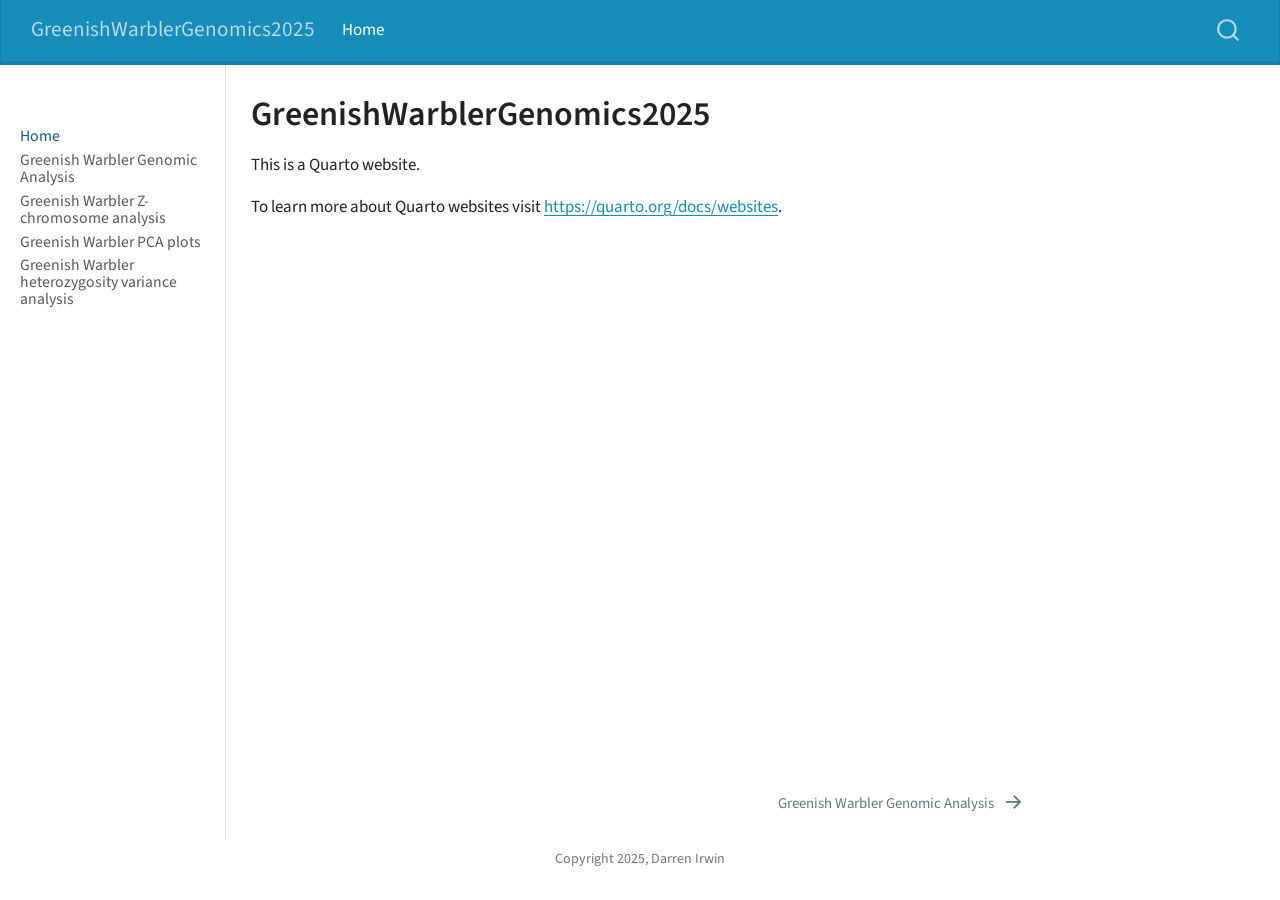
==== docs/index.html @ f8d18a71 "major change to establish this as a Quarto website project" ====
<!DOCTYPE html>
<html xmlns="http://www.w3.org/1999/xhtml" lang="en" xml:lang="en"><head>

<meta charset="utf-8">
<meta name="generator" content="quarto-1.6.39">

<meta name="viewport" content="width=device-width, initial-scale=1.0, user-scalable=yes">


<title>GreenishWarblerGenomics2025</title>
<style>
code{white-space: pre-wrap;}
span.smallcaps{font-variant: small-caps;}
div.columns{display: flex; gap: min(4vw, 1.5em);}
div.column{flex: auto; overflow-x: auto;}
div.hanging-indent{margin-left: 1.5em; text-indent: -1.5em;}
ul.task-list{list-style: none;}
ul.task-list li input[type="checkbox"] {
  width: 0.8em;
  margin: 0 0.8em 0.2em -1em; /* quarto-specific, see https://github.com/quarto-dev/quarto-cli/issues/4556 */ 
  vertical-align: middle;
}
</style>


<script src="site_libs/quarto-nav/quarto-nav.js"></script>
<script src="site_libs/quarto-nav/headroom.min.js"></script>
<script src="site_libs/clipboard/clipboard.min.js"></script>
<script src="site_libs/quarto-search/autocomplete.umd.js"></script>
<script src="site_libs/quarto-search/fuse.min.js"></script>
<script src="site_libs/quarto-search/quarto-search.js"></script>
<meta name="quarto:offset" content="./">
<link href="./GreenishWarblerGenomics2025.html" rel="next">
<script src="site_libs/quarto-html/quarto.js"></script>
<script src="site_libs/quarto-html/popper.min.js"></script>
<script src="site_libs/quarto-html/tippy.umd.min.js"></script>
<script src="site_libs/quarto-html/anchor.min.js"></script>
<link href="site_libs/quarto-html/tippy.css" rel="stylesheet">
<link href="site_libs/quarto-html/quarto-syntax-highlighting-e26003cea8cd680ca0c55a263523d882.css" rel="stylesheet" id="quarto-text-highlighting-styles">
<script src="site_libs/bootstrap/bootstrap.min.js"></script>
<link href="site_libs/bootstrap/bootstrap-icons.css" rel="stylesheet">
<link href="site_libs/bootstrap/bootstrap-8e2ff42e21970f6ffb759f3711bfd93b.min.css" rel="stylesheet" append-hash="true" id="quarto-bootstrap" data-mode="light">
<script id="quarto-search-options" type="application/json">{
  "location": "navbar",
  "copy-button": false,
  "collapse-after": 3,
  "panel-placement": "end",
  "type": "overlay",
  "limit": 50,
  "keyboard-shortcut": [
    "f",
    "/",
    "s"
  ],
  "show-item-context": false,
  "language": {
    "search-no-results-text": "No results",
    "search-matching-documents-text": "matching documents",
    "search-copy-link-title": "Copy link to search",
    "search-hide-matches-text": "Hide additional matches",
    "search-more-match-text": "more match in this document",
    "search-more-matches-text": "more matches in this document",
    "search-clear-button-title": "Clear",
    "search-text-placeholder": "",
    "search-detached-cancel-button-title": "Cancel",
    "search-submit-button-title": "Submit",
    "search-label": "Search"
  }
}</script>


<link rel="stylesheet" href="styles.css">
</head>

<body class="nav-sidebar docked nav-fixed">

<div id="quarto-search-results"></div>
  <header id="quarto-header" class="headroom fixed-top">
    <nav class="navbar navbar-expand-lg " data-bs-theme="dark">
      <div class="navbar-container container-fluid">
      <div class="navbar-brand-container mx-auto">
    <a class="navbar-brand" href="./index.html">
    <span class="navbar-title">GreenishWarblerGenomics2025</span>
    </a>
  </div>
            <div id="quarto-search" class="" title="Search"></div>
          <button class="navbar-toggler" type="button" data-bs-toggle="collapse" data-bs-target="#navbarCollapse" aria-controls="navbarCollapse" role="menu" aria-expanded="false" aria-label="Toggle navigation" onclick="if (window.quartoToggleHeadroom) { window.quartoToggleHeadroom(); }">
  <span class="navbar-toggler-icon"></span>
</button>
          <div class="collapse navbar-collapse" id="navbarCollapse">
            <ul class="navbar-nav navbar-nav-scroll me-auto">
  <li class="nav-item">
    <a class="nav-link active" href="./index.html" aria-current="page"> 
<span class="menu-text">Home</span></a>
  </li>  
</ul>
          </div> <!-- /navcollapse -->
            <div class="quarto-navbar-tools">
</div>
      </div> <!-- /container-fluid -->
    </nav>
  <nav class="quarto-secondary-nav">
    <div class="container-fluid d-flex">
      <button type="button" class="quarto-btn-toggle btn" data-bs-toggle="collapse" role="button" data-bs-target=".quarto-sidebar-collapse-item" aria-controls="quarto-sidebar" aria-expanded="false" aria-label="Toggle sidebar navigation" onclick="if (window.quartoToggleHeadroom) { window.quartoToggleHeadroom(); }">
        <i class="bi bi-layout-text-sidebar-reverse"></i>
      </button>
        <a class="flex-grow-1 no-decor" role="navigation" data-bs-toggle="collapse" data-bs-target=".quarto-sidebar-collapse-item" aria-controls="quarto-sidebar" aria-expanded="false" aria-label="Toggle sidebar navigation" onclick="if (window.quartoToggleHeadroom) { window.quartoToggleHeadroom(); }">      
          <h1 class="quarto-secondary-nav-title">GreenishWarblerGenomics2025</h1>
        </a>     
      <button type="button" class="btn quarto-search-button" aria-label="Search" onclick="window.quartoOpenSearch();">
        <i class="bi bi-search"></i>
      </button>
    </div>
  </nav>
</header>
<!-- content -->
<div id="quarto-content" class="quarto-container page-columns page-rows-contents page-layout-article page-navbar">
<!-- sidebar -->
  <nav id="quarto-sidebar" class="sidebar collapse collapse-horizontal quarto-sidebar-collapse-item sidebar-navigation docked overflow-auto">
        <div class="mt-2 flex-shrink-0 align-items-center">
        <div class="sidebar-search">
        <div id="quarto-search" class="" title="Search"></div>
        </div>
        </div>
    <div class="sidebar-menu-container"> 
    <ul class="list-unstyled mt-1">
        <li class="sidebar-item">
  <div class="sidebar-item-container"> 
  <a href="./index.html" class="sidebar-item-text sidebar-link active">
 <span class="menu-text">Home</span></a>
  </div>
</li>
        <li class="sidebar-item">
  <div class="sidebar-item-container"> 
  <a href="./GreenishWarblerGenomics2025.html" class="sidebar-item-text sidebar-link">
 <span class="menu-text">Greenish Warbler Genomic Analysis</span></a>
  </div>
</li>
        <li class="sidebar-item">
  <div class="sidebar-item-container"> 
  <a href="./GW_Zchromosome_analysis.html" class="sidebar-item-text sidebar-link">
 <span class="menu-text">Greenish Warbler Z-chromosome analysis</span></a>
  </div>
</li>
        <li class="sidebar-item">
  <div class="sidebar-item-container"> 
  <a href="./GW_PCAplots.html" class="sidebar-item-text sidebar-link">
 <span class="menu-text">Greenish Warbler PCA plots</span></a>
  </div>
</li>
        <li class="sidebar-item">
  <div class="sidebar-item-container"> 
  <a href="./GW_Heterozygosity_Variance.html" class="sidebar-item-text sidebar-link">
 <span class="menu-text">Greenish Warbler heterozygosity variance analysis</span></a>
  </div>
</li>
    </ul>
    </div>
</nav>
<div id="quarto-sidebar-glass" class="quarto-sidebar-collapse-item" data-bs-toggle="collapse" data-bs-target=".quarto-sidebar-collapse-item"></div>
<!-- margin-sidebar -->
    <div id="quarto-margin-sidebar" class="sidebar margin-sidebar zindex-bottom">
        
    </div>
<!-- main -->
<main class="content" id="quarto-document-content">

<header id="title-block-header" class="quarto-title-block default">
<div class="quarto-title">
<h1 class="title d-none d-lg-block">GreenishWarblerGenomics2025</h1>
</div>



<div class="quarto-title-meta">

    
  
    
  </div>
  


</header>


<p>This is a Quarto website.</p>
<p>To learn more about Quarto websites visit <a href="https://quarto.org/docs/websites" class="uri">https://quarto.org/docs/websites</a>.</p>



</main> <!-- /main -->
<script id="quarto-html-after-body" type="application/javascript">
window.document.addEventListener("DOMContentLoaded", function (event) {
  const toggleBodyColorMode = (bsSheetEl) => {
    const mode = bsSheetEl.getAttribute("data-mode");
    const bodyEl = window.document.querySelector("body");
    if (mode === "dark") {
      bodyEl.classList.add("quarto-dark");
      bodyEl.classList.remove("quarto-light");
    } else {
      bodyEl.classList.add("quarto-light");
      bodyEl.classList.remove("quarto-dark");
    }
  }
  const toggleBodyColorPrimary = () => {
    const bsSheetEl = window.document.querySelector("link#quarto-bootstrap");
    if (bsSheetEl) {
      toggleBodyColorMode(bsSheetEl);
    }
  }
  toggleBodyColorPrimary();  
  const icon = "";
  const anchorJS = new window.AnchorJS();
  anchorJS.options = {
    placement: 'right',
    icon: icon
  };
  anchorJS.add('.anchored');
  const isCodeAnnotation = (el) => {
    for (const clz of el.classList) {
      if (clz.startsWith('code-annotation-')) {                     
        return true;
      }
    }
    return false;
  }
  const onCopySuccess = function(e) {
    // button target
    const button = e.trigger;
    // don't keep focus
    button.blur();
    // flash "checked"
    button.classList.add('code-copy-button-checked');
    var currentTitle = button.getAttribute("title");
    button.setAttribute("title", "Copied!");
    let tooltip;
    if (window.bootstrap) {
      button.setAttribute("data-bs-toggle", "tooltip");
      button.setAttribute("data-bs-placement", "left");
      button.setAttribute("data-bs-title", "Copied!");
      tooltip = new bootstrap.Tooltip(button, 
        { trigger: "manual", 
          customClass: "code-copy-button-tooltip",
          offset: [0, -8]});
      tooltip.show();    
    }
    setTimeout(function() {
      if (tooltip) {
        tooltip.hide();
        button.removeAttribute("data-bs-title");
        button.removeAttribute("data-bs-toggle");
        button.removeAttribute("data-bs-placement");
      }
      button.setAttribute("title", currentTitle);
      button.classList.remove('code-copy-button-checked');
    }, 1000);
    // clear code selection
    e.clearSelection();
  }
  const getTextToCopy = function(trigger) {
      const codeEl = trigger.previousElementSibling.cloneNode(true);
      for (const childEl of codeEl.children) {
        if (isCodeAnnotation(childEl)) {
          childEl.remove();
        }
      }
      return codeEl.innerText;
  }
  const clipboard = new window.ClipboardJS('.code-copy-button:not([data-in-quarto-modal])', {
    text: getTextToCopy
  });
  clipboard.on('success', onCopySuccess);
  if (window.document.getElementById('quarto-embedded-source-code-modal')) {
    const clipboardModal = new window.ClipboardJS('.code-copy-button[data-in-quarto-modal]', {
      text: getTextToCopy,
      container: window.document.getElementById('quarto-embedded-source-code-modal')
    });
    clipboardModal.on('success', onCopySuccess);
  }
    var localhostRegex = new RegExp(/^(?:http|https):\/\/localhost\:?[0-9]*\//);
    var mailtoRegex = new RegExp(/^mailto:/);
      var filterRegex = new RegExp('/' + window.location.host + '/');
    var isInternal = (href) => {
        return filterRegex.test(href) || localhostRegex.test(href) || mailtoRegex.test(href);
    }
    // Inspect non-navigation links and adorn them if external
 	var links = window.document.querySelectorAll('a[href]:not(.nav-link):not(.navbar-brand):not(.toc-action):not(.sidebar-link):not(.sidebar-item-toggle):not(.pagination-link):not(.no-external):not([aria-hidden]):not(.dropdown-item):not(.quarto-navigation-tool):not(.about-link)');
    for (var i=0; i<links.length; i++) {
      const link = links[i];
      if (!isInternal(link.href)) {
        // undo the damage that might have been done by quarto-nav.js in the case of
        // links that we want to consider external
        if (link.dataset.originalHref !== undefined) {
          link.href = link.dataset.originalHref;
        }
          // target, if specified
          link.setAttribute("target", "_blank");
          if (link.getAttribute("rel") === null) {
            link.setAttribute("rel", "noopener");
          }
      }
    }
  function tippyHover(el, contentFn, onTriggerFn, onUntriggerFn) {
    const config = {
      allowHTML: true,
      maxWidth: 500,
      delay: 100,
      arrow: false,
      appendTo: function(el) {
          return el.parentElement;
      },
      interactive: true,
      interactiveBorder: 10,
      theme: 'quarto',
      placement: 'bottom-start',
    };
    if (contentFn) {
      config.content = contentFn;
    }
    if (onTriggerFn) {
      config.onTrigger = onTriggerFn;
    }
    if (onUntriggerFn) {
      config.onUntrigger = onUntriggerFn;
    }
    window.tippy(el, config); 
  }
  const noterefs = window.document.querySelectorAll('a[role="doc-noteref"]');
  for (var i=0; i<noterefs.length; i++) {
    const ref = noterefs[i];
    tippyHover(ref, function() {
      // use id or data attribute instead here
      let href = ref.getAttribute('data-footnote-href') || ref.getAttribute('href');
      try { href = new URL(href).hash; } catch {}
      const id = href.replace(/^#\/?/, "");
      const note = window.document.getElementById(id);
      if (note) {
        return note.innerHTML;
      } else {
        return "";
      }
    });
  }
  const xrefs = window.document.querySelectorAll('a.quarto-xref');
  const processXRef = (id, note) => {
    // Strip column container classes
    const stripColumnClz = (el) => {
      el.classList.remove("page-full", "page-columns");
      if (el.children) {
        for (const child of el.children) {
          stripColumnClz(child);
        }
      }
    }
    stripColumnClz(note)
    if (id === null || id.startsWith('sec-')) {
      // Special case sections, only their first couple elements
      const container = document.createElement("div");
      if (note.children && note.children.length > 2) {
        container.appendChild(note.children[0].cloneNode(true));
        for (let i = 1; i < note.children.length; i++) {
          const child = note.children[i];
          if (child.tagName === "P" && child.innerText === "") {
            continue;
          } else {
            container.appendChild(child.cloneNode(true));
            break;
          }
        }
        if (window.Quarto?.typesetMath) {
          window.Quarto.typesetMath(container);
        }
        return container.innerHTML
      } else {
        if (window.Quarto?.typesetMath) {
          window.Quarto.typesetMath(note);
        }
        return note.innerHTML;
      }
    } else {
      // Remove any anchor links if they are present
      const anchorLink = note.querySelector('a.anchorjs-link');
      if (anchorLink) {
        anchorLink.remove();
      }
      if (window.Quarto?.typesetMath) {
        window.Quarto.typesetMath(note);
      }
      if (note.classList.contains("callout")) {
        return note.outerHTML;
      } else {
        return note.innerHTML;
      }
    }
  }
  for (var i=0; i<xrefs.length; i++) {
    const xref = xrefs[i];
    tippyHover(xref, undefined, function(instance) {
      instance.disable();
      let url = xref.getAttribute('href');
      let hash = undefined; 
      if (url.startsWith('#')) {
        hash = url;
      } else {
        try { hash = new URL(url).hash; } catch {}
      }
      if (hash) {
        const id = hash.replace(/^#\/?/, "");
        const note = window.document.getElementById(id);
        if (note !== null) {
          try {
            const html = processXRef(id, note.cloneNode(true));
            instance.setContent(html);
          } finally {
            instance.enable();
            instance.show();
          }
        } else {
          // See if we can fetch this
          fetch(url.split('#')[0])
          .then(res => res.text())
          .then(html => {
            const parser = new DOMParser();
            const htmlDoc = parser.parseFromString(html, "text/html");
            const note = htmlDoc.getElementById(id);
            if (note !== null) {
              const html = processXRef(id, note);
              instance.setContent(html);
            } 
          }).finally(() => {
            instance.enable();
            instance.show();
          });
        }
      } else {
        // See if we can fetch a full url (with no hash to target)
        // This is a special case and we should probably do some content thinning / targeting
        fetch(url)
        .then(res => res.text())
        .then(html => {
          const parser = new DOMParser();
          const htmlDoc = parser.parseFromString(html, "text/html");
          const note = htmlDoc.querySelector('main.content');
          if (note !== null) {
            // This should only happen for chapter cross references
            // (since there is no id in the URL)
            // remove the first header
            if (note.children.length > 0 && note.children[0].tagName === "HEADER") {
              note.children[0].remove();
            }
            const html = processXRef(null, note);
            instance.setContent(html);
          } 
        }).finally(() => {
          instance.enable();
          instance.show();
        });
      }
    }, function(instance) {
    });
  }
      let selectedAnnoteEl;
      const selectorForAnnotation = ( cell, annotation) => {
        let cellAttr = 'data-code-cell="' + cell + '"';
        let lineAttr = 'data-code-annotation="' +  annotation + '"';
        const selector = 'span[' + cellAttr + '][' + lineAttr + ']';
        return selector;
      }
      const selectCodeLines = (annoteEl) => {
        const doc = window.document;
        const targetCell = annoteEl.getAttribute("data-target-cell");
        const targetAnnotation = annoteEl.getAttribute("data-target-annotation");
        const annoteSpan = window.document.querySelector(selectorForAnnotation(targetCell, targetAnnotation));
        const lines = annoteSpan.getAttribute("data-code-lines").split(",");
        const lineIds = lines.map((line) => {
          return targetCell + "-" + line;
        })
        let top = null;
        let height = null;
        let parent = null;
        if (lineIds.length > 0) {
            //compute the position of the single el (top and bottom and make a div)
            const el = window.document.getElementById(lineIds[0]);
            top = el.offsetTop;
            height = el.offsetHeight;
            parent = el.parentElement.parentElement;
          if (lineIds.length > 1) {
            const lastEl = window.document.getElementById(lineIds[lineIds.length - 1]);
            const bottom = lastEl.offsetTop + lastEl.offsetHeight;
            height = bottom - top;
          }
          if (top !== null && height !== null && parent !== null) {
            // cook up a div (if necessary) and position it 
            let div = window.document.getElementById("code-annotation-line-highlight");
            if (div === null) {
              div = window.document.createElement("div");
              div.setAttribute("id", "code-annotation-line-highlight");
              div.style.position = 'absolute';
              parent.appendChild(div);
            }
            div.style.top = top - 2 + "px";
            div.style.height = height + 4 + "px";
            div.style.left = 0;
            let gutterDiv = window.document.getElementById("code-annotation-line-highlight-gutter");
            if (gutterDiv === null) {
              gutterDiv = window.document.createElement("div");
              gutterDiv.setAttribute("id", "code-annotation-line-highlight-gutter");
              gutterDiv.style.position = 'absolute';
              const codeCell = window.document.getElementById(targetCell);
              const gutter = codeCell.querySelector('.code-annotation-gutter');
              gutter.appendChild(gutterDiv);
            }
            gutterDiv.style.top = top - 2 + "px";
            gutterDiv.style.height = height + 4 + "px";
          }
          selectedAnnoteEl = annoteEl;
        }
      };
      const unselectCodeLines = () => {
        const elementsIds = ["code-annotation-line-highlight", "code-annotation-line-highlight-gutter"];
        elementsIds.forEach((elId) => {
          const div = window.document.getElementById(elId);
          if (div) {
            div.remove();
          }
        });
        selectedAnnoteEl = undefined;
      };
        // Handle positioning of the toggle
    window.addEventListener(
      "resize",
      throttle(() => {
        elRect = undefined;
        if (selectedAnnoteEl) {
          selectCodeLines(selectedAnnoteEl);
        }
      }, 10)
    );
    function throttle(fn, ms) {
    let throttle = false;
    let timer;
      return (...args) => {
        if(!throttle) { // first call gets through
            fn.apply(this, args);
            throttle = true;
        } else { // all the others get throttled
            if(timer) clearTimeout(timer); // cancel #2
            timer = setTimeout(() => {
              fn.apply(this, args);
              timer = throttle = false;
            }, ms);
        }
      };
    }
      // Attach click handler to the DT
      const annoteDls = window.document.querySelectorAll('dt[data-target-cell]');
      for (const annoteDlNode of annoteDls) {
        annoteDlNode.addEventListener('click', (event) => {
          const clickedEl = event.target;
          if (clickedEl !== selectedAnnoteEl) {
            unselectCodeLines();
            const activeEl = window.document.querySelector('dt[data-target-cell].code-annotation-active');
            if (activeEl) {
              activeEl.classList.remove('code-annotation-active');
            }
            selectCodeLines(clickedEl);
            clickedEl.classList.add('code-annotation-active');
          } else {
            // Unselect the line
            unselectCodeLines();
            clickedEl.classList.remove('code-annotation-active');
          }
        });
      }
  const findCites = (el) => {
    const parentEl = el.parentElement;
    if (parentEl) {
      const cites = parentEl.dataset.cites;
      if (cites) {
        return {
          el,
          cites: cites.split(' ')
        };
      } else {
        return findCites(el.parentElement)
      }
    } else {
      return undefined;
    }
  };
  var bibliorefs = window.document.querySelectorAll('a[role="doc-biblioref"]');
  for (var i=0; i<bibliorefs.length; i++) {
    const ref = bibliorefs[i];
    const citeInfo = findCites(ref);
    if (citeInfo) {
      tippyHover(citeInfo.el, function() {
        var popup = window.document.createElement('div');
        citeInfo.cites.forEach(function(cite) {
          var citeDiv = window.document.createElement('div');
          citeDiv.classList.add('hanging-indent');
          citeDiv.classList.add('csl-entry');
          var biblioDiv = window.document.getElementById('ref-' + cite);
          if (biblioDiv) {
            citeDiv.innerHTML = biblioDiv.innerHTML;
          }
          popup.appendChild(citeDiv);
        });
        return popup.innerHTML;
      });
    }
  }
});
</script>
<nav class="page-navigation">
  <div class="nav-page nav-page-previous">
  </div>
  <div class="nav-page nav-page-next">
      <a href="./GreenishWarblerGenomics2025.html" class="pagination-link" aria-label="Greenish Warbler Genomic Analysis">
        <span class="nav-page-text">Greenish Warbler Genomic Analysis</span> <i class="bi bi-arrow-right-short"></i>
      </a>
  </div>
</nav>
</div> <!-- /content -->
<footer class="footer">
  <div class="nav-footer">
    <div class="nav-footer-left">
      &nbsp;
    </div>   
    <div class="nav-footer-center">
<p>Copyright 2025, Darren Irwin</p>
</div>
    <div class="nav-footer-right">
      &nbsp;
    </div>
  </div>
</footer>




</body></html>
---- docs/site_libs/quarto-html/tippy.css ----
.tippy-box[data-animation=fade][data-state=hidden]{opacity:0}[data-tippy-root]{max-width:calc(100vw - 10px)}.tippy-box{position:relative;background-color:#333;color:#fff;border-radius:4px;font-size:14px;line-height:1.4;white-space:normal;outline:0;transition-property:transform,visibility,opacity}.tippy-box[data-placement^=top]>.tippy-arrow{bottom:0}.tippy-box[data-placement^=top]>.tippy-arrow:before{bottom:-7px;left:0;border-width:8px 8px 0;border-top-color:initial;transform-origin:center top}.tippy-box[data-placement^=bottom]>.tippy-arrow{top:0}.tippy-box[data-placement^=bottom]>.tippy-arrow:before{top:-7px;left:0;border-width:0 8px 8px;border-bottom-color:initial;transform-origin:center bottom}.tippy-box[data-placement^=left]>.tippy-arrow{right:0}.tippy-box[data-placement^=left]>.tippy-arrow:before{border-width:8px 0 8px 8px;border-left-color:initial;right:-7px;transform-origin:center left}.tippy-box[data-placement^=right]>.tippy-arrow{left:0}.tippy-box[data-placement^=right]>.tippy-arrow:before{left:-7px;border-width:8px 8px 8px 0;border-right-color:initial;transform-origin:center right}.tippy-box[data-inertia][data-state=visible]{transition-timing-function:cubic-bezier(.54,1.5,.38,1.11)}.tippy-arrow{width:16px;height:16px;color:#333}.tippy-arrow:before{content:"";position:absolute;border-color:transparent;border-style:solid}.tippy-content{position:relative;padding:5px 9px;z-index:1}
---- docs/site_libs/quarto-html/quarto-syntax-highlighting-e26003cea8cd680ca0c55a263523d882.css ----
/* quarto syntax highlight colors */
:root {
  --quarto-hl-ot-color: #003B4F;
  --quarto-hl-at-color: #657422;
  --quarto-hl-ss-color: #20794D;
  --quarto-hl-an-color: #5E5E5E;
  --quarto-hl-fu-color: #4758AB;
  --quarto-hl-st-color: #20794D;
  --quarto-hl-cf-color: #003B4F;
  --quarto-hl-op-color: #5E5E5E;
  --quarto-hl-er-color: #AD0000;
  --quarto-hl-bn-color: #AD0000;
  --quarto-hl-al-color: #AD0000;
  --quarto-hl-va-color: #111111;
  --quarto-hl-bu-color: inherit;
  --quarto-hl-ex-color: inherit;
  --quarto-hl-pp-color: #AD0000;
  --quarto-hl-in-color: #5E5E5E;
  --quarto-hl-vs-color: #20794D;
  --quarto-hl-wa-color: #5E5E5E;
  --quarto-hl-do-color: #5E5E5E;
  --quarto-hl-im-color: #00769E;
  --quarto-hl-ch-color: #20794D;
  --quarto-hl-dt-color: #AD0000;
  --quarto-hl-fl-color: #AD0000;
  --quarto-hl-co-color: #5E5E5E;
  --quarto-hl-cv-color: #5E5E5E;
  --quarto-hl-cn-color: #8f5902;
  --quarto-hl-sc-color: #5E5E5E;
  --quarto-hl-dv-color: #AD0000;
  --quarto-hl-kw-color: #003B4F;
}

/* other quarto variables */
:root {
  --quarto-font-monospace: SFMono-Regular, Menlo, Monaco, Consolas, "Liberation Mono", "Courier New", monospace;
}

pre > code.sourceCode > span {
  color: #003B4F;
}

code span {
  color: #003B4F;
}

code.sourceCode > span {
  color: #003B4F;
}

div.sourceCode,
div.sourceCode pre.sourceCode {
  color: #003B4F;
}

code span.ot {
  color: #003B4F;
  font-style: inherit;
}

code span.at {
  color: #657422;
  font-style: inherit;
}

code span.ss {
  color: #20794D;
  font-style: inherit;
}

code span.an {
  color: #5E5E5E;
  font-style: inherit;
}

code span.fu {
  color: #4758AB;
  font-style: inherit;
}

code span.st {
  color: #20794D;
  font-style: inherit;
}

code span.cf {
  color: #003B4F;
  font-weight: bold;
  font-style: inherit;
}

code span.op {
  color: #5E5E5E;
  font-style: inherit;
}

code span.er {
  color: #AD0000;
  font-style: inherit;
}

code span.bn {
  color: #AD0000;
  font-style: inherit;
}

code span.al {
  color: #AD0000;
  font-style: inherit;
}

code span.va {
  color: #111111;
  font-style: inherit;
}

code span.bu {
  font-style: inherit;
}

code span.ex {
  font-style: inherit;
}

code span.pp {
  color: #AD0000;
  font-style: inherit;
}

code span.in {
  color: #5E5E5E;
  font-style: inherit;
}

code span.vs {
  color: #20794D;
  font-style: inherit;
}

code span.wa {
  color: #5E5E5E;
  font-style: italic;
}

code span.do {
  color: #5E5E5E;
  font-style: italic;
}

code span.im {
  color: #00769E;
  font-style: inherit;
}

code span.ch {
  color: #20794D;
  font-style: inherit;
}

code span.dt {
  color: #AD0000;
  font-style: inherit;
}

code span.fl {
  color: #AD0000;
  font-style: inherit;
}

code span.co {
  color: #5E5E5E;
  font-style: inherit;
}

code span.cv {
  color: #5E5E5E;
  font-style: italic;
}

code span.cn {
  color: #8f5902;
  font-style: inherit;
}

code span.sc {
  color: #5E5E5E;
  font-style: inherit;
}

code span.dv {
  color: #AD0000;
  font-style: inherit;
}

code span.kw {
  color: #003B4F;
  font-weight: bold;
  font-style: inherit;
}

.prevent-inlining {
  content: "</";
}

/*# sourceMappingURL=e90e9ab646ea9b1aaa61e089606e0f97.css.map */
---- docs/styles.css ----
/* css styles */
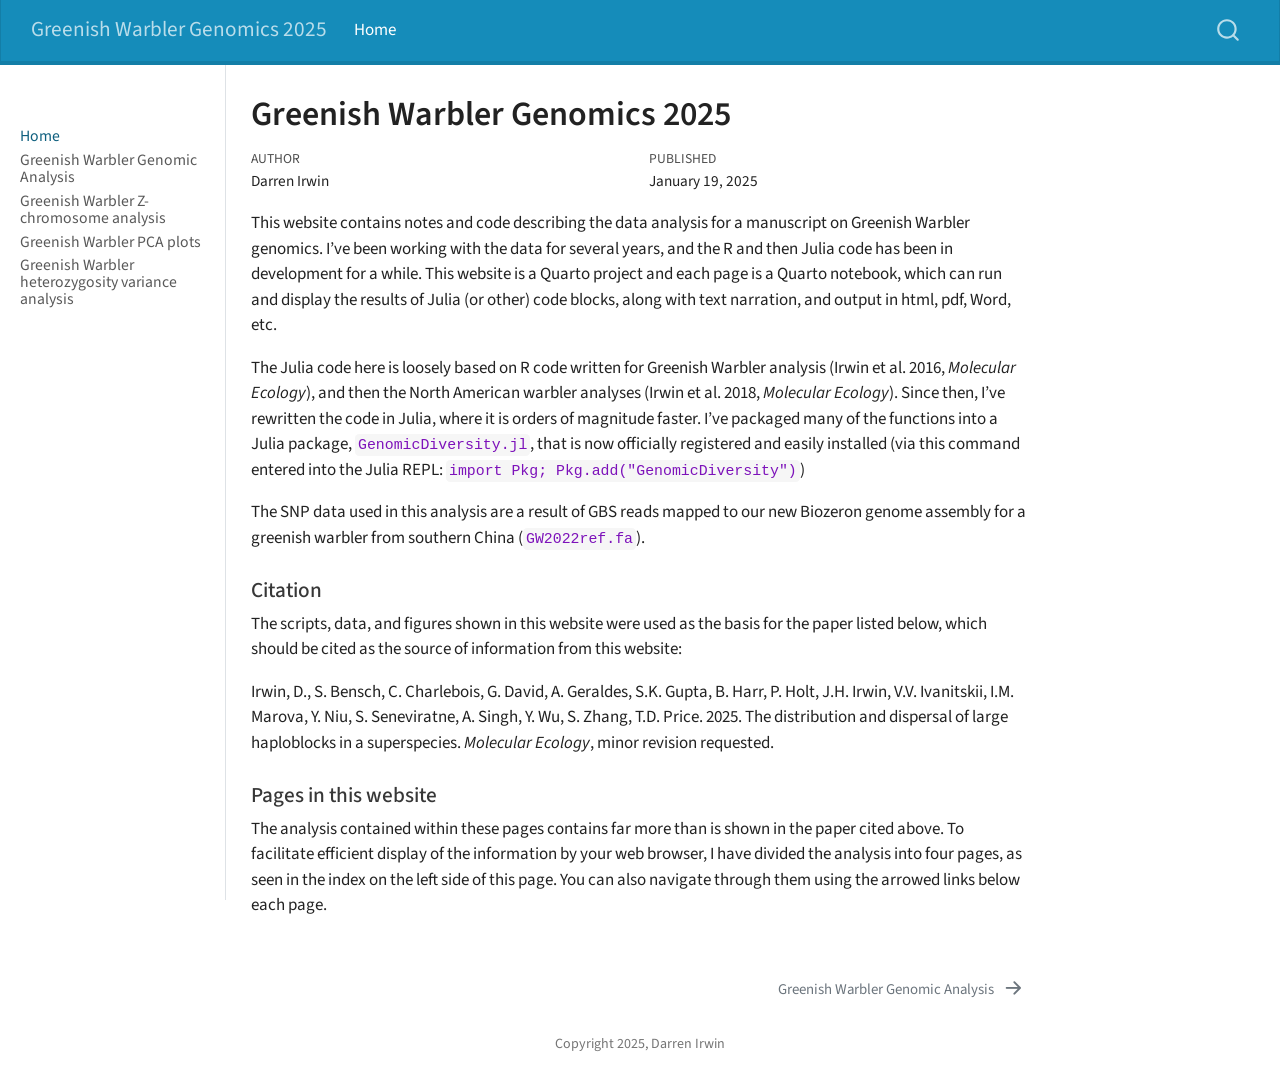
==== commit d3b97aa6: "major cleanup of formatting of all pages, material added to index.qmd, rendered" ====
--- a/docs/index.html
+++ b/docs/index.html
@@ -6,8 +6,10 @@
 
 <meta name="viewport" content="width=device-width, initial-scale=1.0, user-scalable=yes">
 
-
-<title>GreenishWarblerGenomics2025</title>
+<meta name="author" content="Darren Irwin">
+<meta name="dcterms.date" content="2025-01-19">
+
+<title>Greenish Warbler Genomics 2025</title>
 <style>
 code{white-space: pre-wrap;}
 span.smallcaps{font-variant: small-caps;}
@@ -80,7 +82,7 @@
       <div class="navbar-container container-fluid">
       <div class="navbar-brand-container mx-auto">
     <a class="navbar-brand" href="./index.html">
-    <span class="navbar-title">GreenishWarblerGenomics2025</span>
+    <span class="navbar-title">Greenish Warbler Genomics 2025</span>
     </a>
   </div>
             <div id="quarto-search" class="" title="Search"></div>
@@ -105,7 +107,7 @@
         <i class="bi bi-layout-text-sidebar-reverse"></i>
       </button>
         <a class="flex-grow-1 no-decor" role="navigation" data-bs-toggle="collapse" data-bs-target=".quarto-sidebar-collapse-item" aria-controls="quarto-sidebar" aria-expanded="false" aria-label="Toggle sidebar navigation" onclick="if (window.quartoToggleHeadroom) { window.quartoToggleHeadroom(); }">      
-          <h1 class="quarto-secondary-nav-title">GreenishWarblerGenomics2025</h1>
+          <h1 class="quarto-secondary-nav-title">Greenish Warbler Genomics 2025</h1>
         </a>     
       <button type="button" class="btn quarto-search-button" aria-label="Search" onclick="window.quartoOpenSearch();">
         <i class="bi bi-search"></i>
@@ -167,14 +169,26 @@
 
 <header id="title-block-header" class="quarto-title-block default">
 <div class="quarto-title">
-<h1 class="title d-none d-lg-block">GreenishWarblerGenomics2025</h1>
+<h1 class="title d-none d-lg-block">Greenish Warbler Genomics 2025</h1>
 </div>
 
 
 
 <div class="quarto-title-meta">
 
+    <div>
+    <div class="quarto-title-meta-heading">Author</div>
+    <div class="quarto-title-meta-contents">
+             <p>Darren Irwin </p>
+          </div>
+  </div>
     
+    <div>
+    <div class="quarto-title-meta-heading">Published</div>
+    <div class="quarto-title-meta-contents">
+      <p class="date">January 19, 2025</p>
+    </div>
+  </div>
   
     
   </div>
@@ -184,10 +198,20 @@
 </header>
 
 
-<p>This is a Quarto website.</p>
-<p>To learn more about Quarto websites visit <a href="https://quarto.org/docs/websites" class="uri">https://quarto.org/docs/websites</a>.</p>
-
-
+<p>This website contains notes and code describing the data analysis for a manuscript on Greenish Warbler genomics. I’ve been working with the data for several years, and the R and then Julia code has been in development for a while. This website is a Quarto project and each page is a Quarto notebook, which can run and display the results of Julia (or other) code blocks, along with text narration, and output in html, pdf, Word, etc.</p>
+<p>The Julia code here is loosely based on R code written for Greenish Warbler analysis (Irwin et al.&nbsp;2016, <em>Molecular Ecology</em>), and then the North American warbler analyses (Irwin et al.&nbsp;2018, <em>Molecular Ecology</em>). Since then, I’ve rewritten the code in Julia, where it is orders of magnitude faster. I’ve packaged many of the functions into a Julia package, <code>GenomicDiversity.jl</code>, that is now officially registered and easily installed (via this command entered into the Julia REPL: <code>import Pkg; Pkg.add("GenomicDiversity")</code>)</p>
+<p>The SNP data used in this analysis are a result of GBS reads mapped to our new Biozeron genome assembly for a greenish warbler from southern China (<code>GW2022ref.fa</code>).</p>
+<section id="citation" class="level4">
+<h4 class="anchored" data-anchor-id="citation">Citation</h4>
+<p>The scripts, data, and figures shown in this website were used as the basis for the paper listed below, which should be cited as the source of information from this website:</p>
+<p>Irwin, D., S. Bensch, C. Charlebois, G. David, A. Geraldes, S.K. Gupta, B. Harr, P. Holt, J.H. Irwin, V.V. Ivanitskii, I.M. Marova, Y. Niu, S. Seneviratne, A. Singh, Y. Wu, S. Zhang, T.D. Price. 2025. The distribution and dispersal of large haploblocks in a superspecies. <em>Molecular Ecology</em>, minor revision requested.</p>
+</section>
+<section id="pages-in-this-website" class="level4">
+<h4 class="anchored" data-anchor-id="pages-in-this-website">Pages in this website</h4>
+<p>The analysis contained within these pages contains far more than is shown in the paper cited above. To facilitate efficient display of the information by your web browser, I have divided the analysis into four pages, as seen in the index on the left side of this page. You can also navigate through them using the arrowed links below each page.</p>
+
+
+</section>
 
 </main> <!-- /main -->
 <script id="quarto-html-after-body" type="application/javascript">
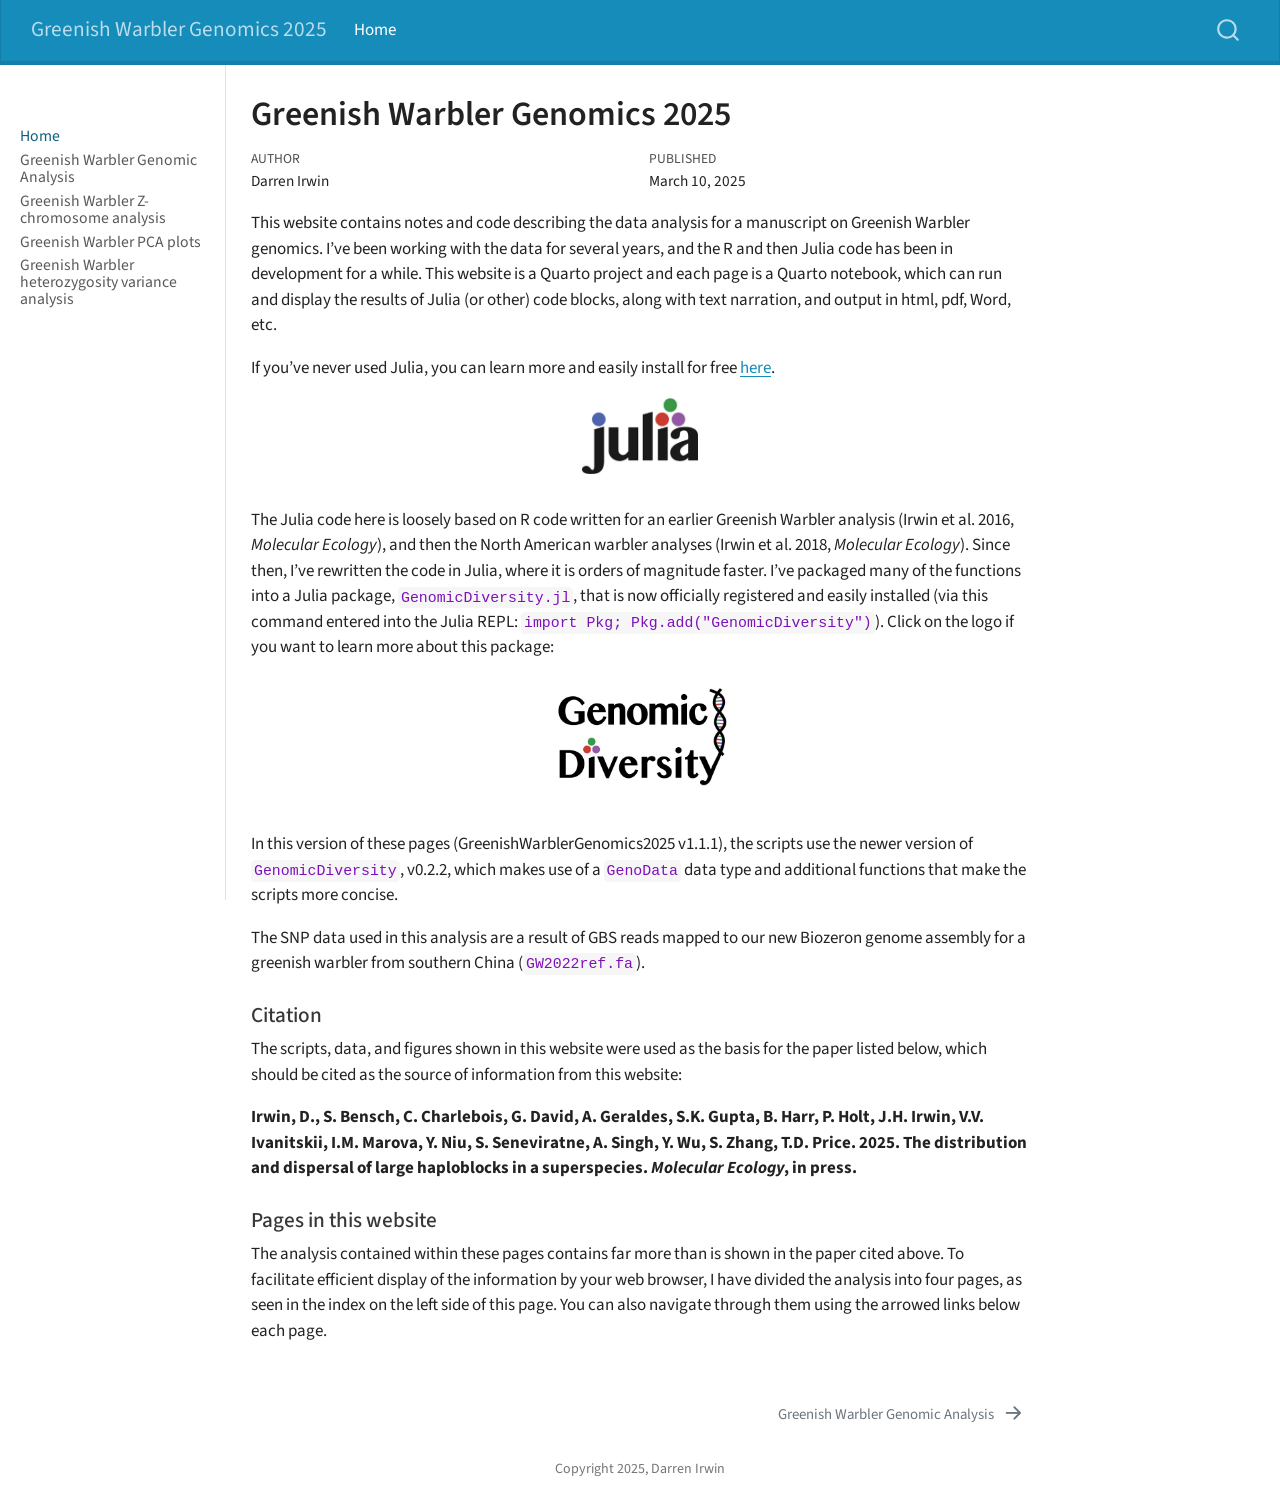
==== commit 65119733: "cleaned up all pages, proofread carefully, rendered" ====
--- a/docs/index.html
+++ b/docs/index.html
@@ -7,7 +7,7 @@
 <meta name="viewport" content="width=device-width, initial-scale=1.0, user-scalable=yes">
 
 <meta name="author" content="Darren Irwin">
-<meta name="dcterms.date" content="2025-01-19">
+<meta name="dcterms.date" content="2025-03-10">
 
 <title>Greenish Warbler Genomics 2025</title>
 <style>
@@ -186,7 +186,7 @@
     <div>
     <div class="quarto-title-meta-heading">Published</div>
     <div class="quarto-title-meta-contents">
-      <p class="date">January 19, 2025</p>
+      <p class="date">March 10, 2025</p>
     </div>
   </div>
   
@@ -199,12 +199,24 @@
 
 
 <p>This website contains notes and code describing the data analysis for a manuscript on Greenish Warbler genomics. I’ve been working with the data for several years, and the R and then Julia code has been in development for a while. This website is a Quarto project and each page is a Quarto notebook, which can run and display the results of Julia (or other) code blocks, along with text narration, and output in html, pdf, Word, etc.</p>
-<p>The Julia code here is loosely based on R code written for Greenish Warbler analysis (Irwin et al.&nbsp;2016, <em>Molecular Ecology</em>), and then the North American warbler analyses (Irwin et al.&nbsp;2018, <em>Molecular Ecology</em>). Since then, I’ve rewritten the code in Julia, where it is orders of magnitude faster. I’ve packaged many of the functions into a Julia package, <code>GenomicDiversity.jl</code>, that is now officially registered and easily installed (via this command entered into the Julia REPL: <code>import Pkg; Pkg.add("GenomicDiversity")</code>)</p>
+<p>If you’ve never used Julia, you can learn more and easily install for free <a href="https://julialang.org">here</a>.</p>
+<div class="quarto-figure quarto-figure-center">
+<figure class="figure">
+<p><a href="https://julialang.org"><img src="Julia_logo.jpg" class="img-fluid quarto-figure quarto-figure-center figure-img" style="width:15.0%"></a></p>
+</figure>
+</div>
+<p>The Julia code here is loosely based on R code written for an earlier Greenish Warbler analysis (Irwin et al.&nbsp;2016, <em>Molecular Ecology</em>), and then the North American warbler analyses (Irwin et al.&nbsp;2018, <em>Molecular Ecology</em>). Since then, I’ve rewritten the code in Julia, where it is orders of magnitude faster. I’ve packaged many of the functions into a Julia package, <code>GenomicDiversity.jl</code>, that is now officially registered and easily installed (via this command entered into the Julia REPL: <code>import Pkg; Pkg.add("GenomicDiversity")</code>). Click on the logo if you want to learn more about this package:</p>
+<div class="quarto-figure quarto-figure-center">
+<figure class="figure">
+<p><a href="https://github.com/darreni/GenomicDiversity.jl"><img src="GenomicDiversity_logo.jpg" class="img-fluid quarto-figure quarto-figure-center figure-img" style="width:25.0%"></a></p>
+</figure>
+</div>
+<p>In this version of these pages (GreenishWarblerGenomics2025 v1.1.1), the scripts use the newer version of <code>GenomicDiversity</code>, v0.2.2, which makes use of a <code>GenoData</code> data type and additional functions that make the scripts more concise.</p>
 <p>The SNP data used in this analysis are a result of GBS reads mapped to our new Biozeron genome assembly for a greenish warbler from southern China (<code>GW2022ref.fa</code>).</p>
 <section id="citation" class="level4">
 <h4 class="anchored" data-anchor-id="citation">Citation</h4>
 <p>The scripts, data, and figures shown in this website were used as the basis for the paper listed below, which should be cited as the source of information from this website:</p>
-<p>Irwin, D., S. Bensch, C. Charlebois, G. David, A. Geraldes, S.K. Gupta, B. Harr, P. Holt, J.H. Irwin, V.V. Ivanitskii, I.M. Marova, Y. Niu, S. Seneviratne, A. Singh, Y. Wu, S. Zhang, T.D. Price. 2025. The distribution and dispersal of large haploblocks in a superspecies. <em>Molecular Ecology</em>, minor revision requested.</p>
+<p><strong>Irwin, D., S. Bensch, C. Charlebois, G. David, A. Geraldes, S.K. Gupta, B. Harr, P. Holt, J.H. Irwin, V.V. Ivanitskii, I.M. Marova, Y. Niu, S. Seneviratne, A. Singh, Y. Wu, S. Zhang, T.D. Price. 2025. The distribution and dispersal of large haploblocks in a superspecies. <em>Molecular Ecology</em>, in press.</strong></p>
 </section>
 <section id="pages-in-this-website" class="level4">
 <h4 class="anchored" data-anchor-id="pages-in-this-website">Pages in this website</h4>
